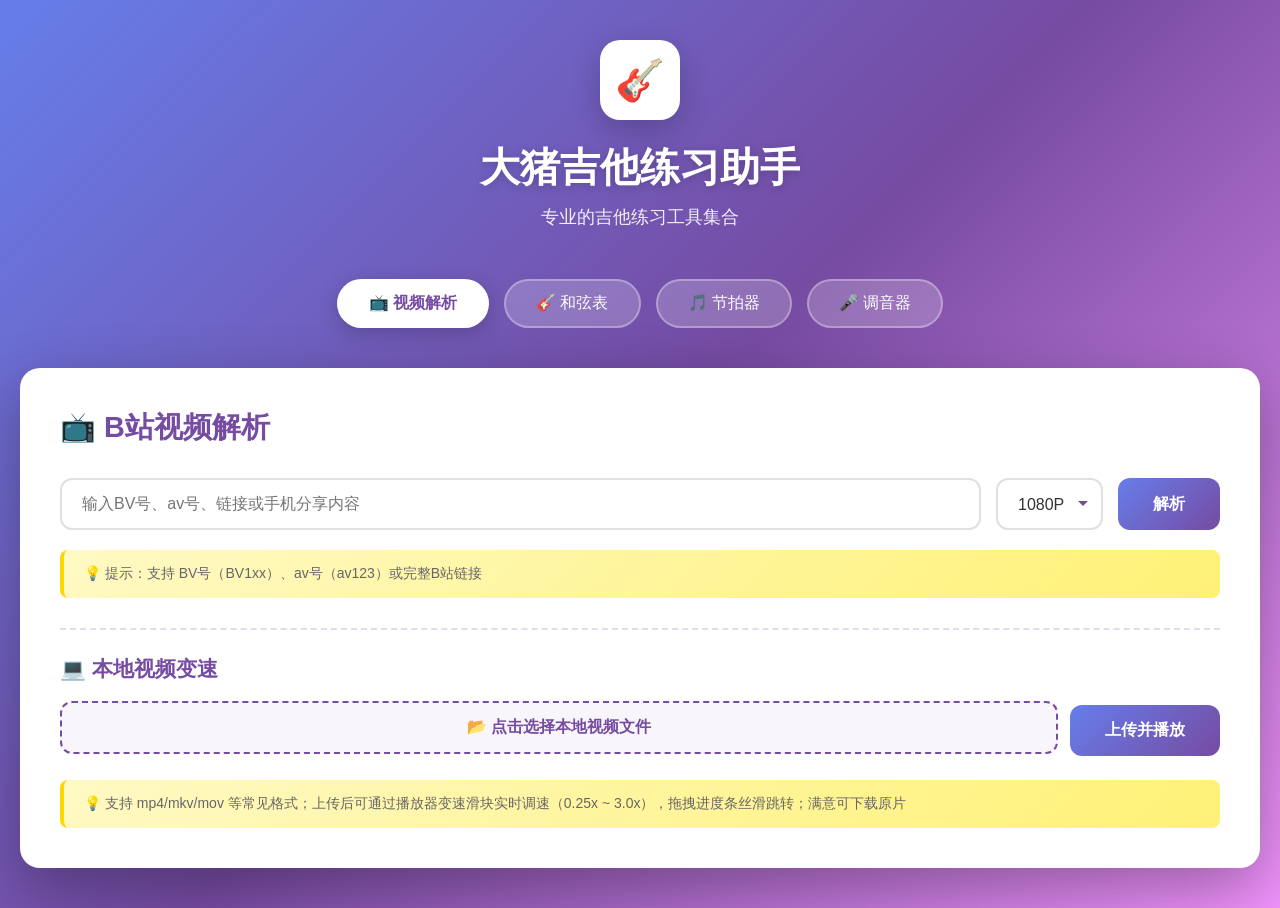
==== src/main/resources/templates/index.html @ f1abbd4e "add guitar emoji favicon" ====
<!DOCTYPE html>
<html lang="zh-CN">
<head>
    <meta charset="UTF-8">
    <meta name="viewport" content="width=device-width, initial-scale=1.0">
    <link rel="icon" href="data:image/svg+xml,<svg xmlns=%22http://www.w3.org/2000/svg%22 viewBox=%220 0 100 100%22><text y=%22.9em%22 font-size=%2290%22>🎸</text></svg>">
    <title>大猪吉他练习助手</title>
    <style>
        * { margin: 0; padding: 0; box-sizing: border-box; }
        
        body {
            font-family: -apple-system, BlinkMacSystemFont, 'Segoe UI', 'PingFang SC', 'Microsoft YaHei', sans-serif;
            background: linear-gradient(135deg, #667eea 0%, #764ba2 50%, #f093fb 100%);
            min-height: 100vh;
            color: #fff;
        }

        .container {
            max-width: 1400px;
            margin: 0 auto;
            padding: 40px 20px;
        }

        .header {
            text-align: center;
            margin-bottom: 50px;
        }

        .logo {
            width: 80px;
            height: 80px;
            background: white;
            border-radius: 20px;
            margin: 0 auto 20px;
            display: flex;
            align-items: center;
            justify-content: center;
            font-size: 40px;
            box-shadow: 0 10px 30px rgba(0,0,0,0.2);
        }

        .header h1 {
            font-size: 2.5em;
            margin-bottom: 10px;
            text-shadow: 0 2px 10px rgba(0,0,0,0.2);
        }

        .header p {
            font-size: 1.1em;
            opacity: 0.9;
        }

        .tabs {
            display: flex;
            justify-content: center;
            gap: 15px;
            margin-bottom: 40px;
            flex-wrap: wrap;
        }

        .tab-btn {
            padding: 12px 30px;
            background: rgba(255,255,255,0.2);
            border: 2px solid rgba(255,255,255,0.3);
            border-radius: 50px;
            color: white;
            font-size: 16px;
            cursor: pointer;
            transition: all 0.3s;
            backdrop-filter: blur(10px);
        }

        .tab-btn:hover {
            background: rgba(255,255,255,0.3);
            transform: translateY(-2px);
        }

        .tab-btn.active {
            background: white;
            color: #764ba2;
            font-weight: bold;
            box-shadow: 0 5px 20px rgba(0,0,0,0.2);
        }

        .card {
            background: white;
            border-radius: 20px;
            padding: 40px;
            box-shadow: 0 20px 60px rgba(0,0,0,0.3);
            color: #333;
            display: none;
        }

        .card.active {
            display: block;
            animation: fadeIn 0.3s ease;
        }

        @keyframes fadeIn {
            from { opacity: 0; transform: translateY(20px); }
            to { opacity: 1; transform: translateY(0); }
        }

        .card h2 {
            color: #764ba2;
            margin-bottom: 30px;
            font-size: 1.8em;
        }

        /* B站解析 */
        .bili-input {
            display: flex;
            gap: 15px;
            margin-bottom: 20px;
            flex-wrap: wrap;
        }

        .bili-input input, .bili-quality {
            padding: 15px 20px;
            border: 2px solid #e0e0e0;
            border-radius: 12px;
            font-size: 16px;
            transition: border-color 0.3s;
        }

        .bili-input input { flex: 1; min-width: 200px; }
        .bili-input input:focus { outline: none; border-color: #764ba2; }
        .bili-quality { background: white; color: #333; cursor: pointer; -webkit-appearance: none; -moz-appearance: none; appearance: none; background-image: url("data:image/svg+xml,%3Csvg xmlns='http://www.w3.org/2000/svg' width='12' height='12' viewBox='0 0 12 12'%3E%3Cpath fill='%23764ba2' d='M6 8L1 3h10z'/%3E%3C/svg%3E"); background-repeat: no-repeat; background-position: right 12px center; padding-right: 36px; }

        .btn-primary {
            padding: 15px 35px;
            background: linear-gradient(135deg, #667eea, #764ba2);
            color: white;
            border: none;
            border-radius: 12px;
            font-size: 16px;
            cursor: pointer;
            transition: all 0.3s;
            font-weight: bold;
        }

        .btn-primary:hover {
            transform: translateY(-2px);
            box-shadow: 0 5px 20px rgba(102, 126, 234, 0.4);
        }

        .video-list { max-height: 600px; overflow-y: auto; }
        .video-item { padding: 20px; background: linear-gradient(135deg, #f5f7fa, #c3cfe2); border-radius: 12px; margin-bottom: 15px; }
        .video-title { font-weight: bold; color: #764ba2; margin-bottom: 10px; font-size: 1.1em; }
        .video-info { color: #666; font-size: 14px; margin-bottom: 15px; }
        .video-actions { display: flex; gap: 10px; flex-wrap: wrap; }
        .video-btn { padding: 10px 20px; background: linear-gradient(135deg, #667eea, #764ba2); color: white; border: none; border-radius: 8px; cursor: pointer; font-size: 14px; transition: all 0.3s; }
        .video-btn:hover { transform: translateY(-2px); box-shadow: 0 3px 15px rgba(102, 126, 234, 0.4); }

        /* 本地视频变速模块 */
        .local-section { margin-top: 30px; padding-top: 25px; border-top: 2px dashed rgba(118,75,162,0.2); }
        .local-section h3 { color: #764ba2; margin-bottom: 18px; font-size: 1.3em; }
        .local-row { display:flex; gap:12px; align-items:center; flex-wrap:wrap; margin-bottom:14px; }
        .local-file-wrap { flex:1; min-width:220px; position:relative; }
        .local-file-label { display:block; padding:14px 18px; border:2px dashed #764ba2; border-radius:12px; background:rgba(118,75,162,0.05); color:#764ba2; cursor:pointer; text-align:center; font-weight:600; transition:all .2s; }
        .local-file-label:hover { background:rgba(118,75,162,0.12); }
        .local-file-wrap input[type="file"] { position:absolute; left:-9999px; opacity:0; }
        .local-file-name { margin-top:6px; font-size:13px; color:#666; text-align:center; word-break:break-all; }
        .local-speed-wrap { display:flex; align-items:center; gap:10px; padding:8px 14px; background:#f5f7fa; border-radius:12px; }
        .local-speed-wrap label { font-weight:600; color:#764ba2; white-space:nowrap; }
        .local-speed-wrap input[type="range"] { width:180px; accent-color:#764ba2; }
        .local-speed-value { min-width:56px; text-align:center; font-weight:bold; color:#764ba2; font-size:16px; }
        .local-progress { margin-top:10px; padding:12px 16px; background:linear-gradient(135deg,#f5f7fa,#e8ecf5); border-radius:10px; color:#555; font-size:14px; display:none; }
        .local-progress.active { display:block; }
        .local-progress-bar { height:6px; background:rgba(118,75,162,0.15); border-radius:3px; overflow:hidden; margin-top:8px; }
        .local-progress-bar-fill { height:100%; background:linear-gradient(90deg,#667eea,#764ba2); transition:width .3s; }

        /* 和弦表 */
        .key-selector { display: flex; gap: 10px; margin-bottom: 30px; flex-wrap: wrap; }
        .key-btn { flex: 1; padding: 12px 0; background: #f0f0f0; border: 2px solid #ddd; border-radius: 10px; font-size: 16px; font-weight: bold; cursor: pointer; transition: all 0.3s; text-align: center; }
        .key-btn:hover { background: #e0e0e0; }
        .key-btn.active { background: linear-gradient(135deg, #667eea, #764ba2); color: white; border-color: #764ba2; }

        .chord-row { display: flex; gap: 12px; flex-wrap: wrap; margin-bottom: 20px; }

        .chord-cell {
            background: linear-gradient(135deg, #f8f9fa, #e9ecef);
            border-radius: 10px;
            padding: 10px 12px;
            text-align: center;
            cursor: pointer;
            transition: all 0.3s;
            border: 2px solid transparent;
            min-width: 100px;
            flex: 1;
        }

        .chord-cell:hover { transform: translateY(-3px); box-shadow: 0 5px 15px rgba(0,0,0,0.1); border-color: #764ba2; }
        .chord-cell.expanded { border-color: #764ba2; background: linear-gradient(135deg, #e8e4f3, #ddd6f3); }

        .chord-cell .chord-level { font-size: 11px; color: #888; margin-bottom: 2px; }
        .chord-cell .chord-name { font-size: 1.1em; font-weight: bold; color: #764ba2; margin-bottom: 3px; }
        .chord-cell .chord-interval { font-size: 10px; color: #666; }
        .chord-cell .chord-mini-fret { margin-top: 6px; }
        .chord-cell .chord-mini-fret img { width: 100%; height: auto; border-radius: 4px; }

        .chord-detail {
            display: none;
            padding: 20px;
            background: linear-gradient(135deg, #f5f7fa, #c3cfe2);
            border-radius: 15px;
            text-align: center;
            margin-top: 20px;
        }

        .chord-detail.visible { display: block; animation: fadeIn 0.3s ease; }

        .tip-box { background: linear-gradient(135deg, #fff9c4, #fff176); border-left: 4px solid #ffd700; padding: 15px 20px; border-radius: 8px; margin-top: 20px; color: #666; font-size: 14px; }
        .empty-state { text-align: center; padding: 60px 20px; color: #999; font-size: 1.2em; }
        .loading { text-align: center; padding: 40px; color: #764ba2; }

        /* 播放器 */
        .video-player-container { background: linear-gradient(135deg, #f5f7fa, #c3cfe2); border-radius: 15px; padding: 20px; margin-top: 20px; }

        /* 节拍器 - 玻璃拟态风格 */
        .metronome-wrap { display:flex; flex-direction:column; align-items:center; gap:20px; max-width:600px; margin:0 auto; }
        .metro-bpm-label { font-size:13px; color:#fff; background:rgba(255,255,255,0.2); backdrop-filter:blur(10px); border:1px solid rgba(255,255,255,0.3); border-radius:20px; padding:2px 18px; display:inline-block; }
        .metro-bpm-num { font-size:7em; font-weight:900; color:#333; line-height:1; text-shadow:0 2px 8px rgba(0,0,0,0.1); }
        .metro-tempo-name { font-size:1.1em; color:#764ba2; font-weight:600; }
        .metro-slider-row { display:flex; align-items:center; gap:12px; width:100%; }
        .metro-pm-btn { width:36px; height:36px; border-radius:50%; border:2px solid rgba(118,75,162,0.4); background:rgba(255,255,255,0.15); backdrop-filter:blur(8px); color:#764ba2; font-size:22px; cursor:pointer; display:flex; align-items:center; justify-content:center; line-height:1; transition:all .2s; }
        .metro-pm-btn:hover { background:rgba(118,75,162,0.25); border-color:#764ba2; }
        .metro-slider { flex:1; -webkit-appearance:none; height:8px; border-radius:4px; outline:none; background:linear-gradient(90deg,#764ba2 0%,rgba(255,255,255,0.3) 50%); }
        .metro-slider::-webkit-slider-thumb { -webkit-appearance:none; width:26px; height:26px; background:#764ba2; border-radius:50%; cursor:pointer; box-shadow:0 2px 8px rgba(118,75,162,0.4); }
        .metro-dots { display:flex; gap:10px; justify-content:center; }
        .metro-dot { width:28px; height:28px; border-radius:50%; background:rgba(200,200,200,0.3); backdrop-filter:blur(4px); transition:all .12s; }
        .metro-dot.on { background:#764ba2; box-shadow:0 0 15px rgba(118,75,162,0.6); transform:scale(1.15); }
        .metro-dot.accent { background:#d35400; box-shadow:0 0 22px rgba(211,84,0,0.8); transform:scale(1.35); }
        .metro-btns { display:flex; gap:15px; }
        .metro-btn-start { padding:14px 36px; background:linear-gradient(135deg,#667eea,#764ba2); color:#fff; border:none; border-radius:12px; font-size:16px; cursor:pointer; font-weight:bold; transition:all .2s; box-shadow:0 4px 15px rgba(118,75,162,0.3); }
        .metro-btn-start:hover { transform:translateY(-2px); box-shadow:0 6px 20px rgba(118,75,162,0.4); }
        .metro-settings { width:100%; background:rgba(255,255,255,0.15); backdrop-filter:blur(16px); border:1px solid rgba(255,255,255,0.25); border-radius:16px; padding:8px 20px; }
        .metro-row { display:flex; align-items:center; justify-content:space-between; padding:14px 0; border-bottom:1px solid rgba(255,255,255,0.15); }
        .metro-row:last-child { border-bottom:none; }
        .metro-row-label { font-weight:bold; color:#764ba2; font-size:15px; }
        .metro-row-right { display:flex; align-items:center; gap:10px; }
        .metro-num-btn { width:30px; height:30px; border-radius:50%; border:2px solid rgba(118,75,162,0.3); background:rgba(255,255,255,0.2); font-size:18px; cursor:pointer; display:flex; align-items:center; justify-content:center; color:#764ba2; transition:all .2s; }
        .metro-num-btn:hover { background:rgba(118,75,162,0.2); border-color:#764ba2; }
        .metro-num-val { font-size:20px; font-weight:bold; min-width:24px; text-align:center; color:#333; }
        .metro-check { width:22px; height:22px; accent-color:#764ba2; cursor:pointer; }
        .metro-subdiv { display:flex; flex-wrap:wrap; gap:12px; justify-content:center; padding-top:8px; }
        .metro-subdiv-btn { display:flex; flex-direction:column; align-items:center; gap:4px; padding:10px 14px; border-radius:14px; border:1.5px solid rgba(255,255,255,0.2); background:rgba(255,255,255,0.08); backdrop-filter:blur(12px); cursor:pointer; transition:all .25s; min-width:56px; }
        .metro-subdiv-btn:hover { background:rgba(255,255,255,0.15); border-color:rgba(118,75,162,0.4); }
        .metro-subdiv-btn.active { background:linear-gradient(135deg,#667eea,#764ba2); border-color:transparent; box-shadow:0 4px 16px rgba(118,75,162,0.35); }
        .metro-subdiv-btn .subdiv-label { font-size:20px; line-height:1; color:#444; }
        .metro-subdiv-btn .subdiv-name { font-size:11px; color:#888; line-height:1; }
        .metro-subdiv-btn.active .subdiv-label { color:#fff; }
        .metro-subdiv-btn.active .subdiv-name { color:rgba(255,255,255,0.85); }

        /* 调音器 - 专业风格 */
        .tuner-wrap { max-width:500px; margin:0 auto; text-align:center; }
        .tuner-note-display { font-size:8em; font-weight:900; color:#764ba2; line-height:1; margin:10px 0; min-height:120px; transition:color .2s, text-shadow .2s; }
        .tuner-note-display.in-tune { color:#4CAF50; text-shadow:0 0 30px rgba(76,175,80,0.5); }
        .tuner-note-display .octave { font-size:0.4em; vertical-align:super; color:#999; }
        .tuner-status-row { display:flex; align-items:center; justify-content:center; gap:15px; margin:10px 0; }
        .tuner-status-text { font-size:1.2em; font-weight:600; }
        .tuner-status-text.perfect { color:#4CAF50; }
        .tuner-status-text.sharp { color:#FF9800; }
        .tuner-status-text.flat { color:#2196F3; }
        .tuner-freq { font-size:0.9em; color:#999; }
        .tuner-meter-wrap { margin:20px 0; }
        .tuner-meter { width:100%; height:36px; background:rgba(200,200,200,0.2); border-radius:18px; position:relative; overflow:hidden; }
        .tuner-meter::before { content:'♭'; position:absolute; left:12px; top:50%; transform:translateY(-50%); color:#2196F3; font-size:18px; font-weight:bold; }
        .tuner-meter::after { content:'♯'; position:absolute; right:12px; top:50%; transform:translateY(-50%); color:#FF9800; font-size:18px; font-weight:bold; }
        .tuner-meter-center { position:absolute; left:50%; top:0; bottom:0; width:2px; background:rgba(0,0,0,0.3); transform:translateX(-50%); }
        .tuner-indicator { position:absolute; top:4px; bottom:4px; width:28px; background:linear-gradient(135deg,#667eea,#764ba2); border-radius:14px; left:50%; transform:translateX(-50%); transition:left 0.35s cubic-bezier(.25,.8,.25,1), background 0.2s; box-shadow:0 2px 8px rgba(118,75,162,0.4); }
        .tuner-indicator.perfect { background:linear-gradient(135deg,#4CAF50,#66BB6A); }
        .tuner-btn { padding:14px 40px; background:linear-gradient(135deg,#667eea,#764ba2); color:#fff; border:none; border-radius:12px; font-size:16px; cursor:pointer; font-weight:bold; transition:all .2s; box-shadow:0 4px 15px rgba(118,75,162,0.3); margin-top:15px; }
        .tuner-btn:hover { transform:translateY(-2px); box-shadow:0 6px 20px rgba(118,75,162,0.4); }
        .tuner-btn.active { background:linear-gradient(135deg,#e74c3c,#c0392b); }
        .tuner-preset-row { display:flex; gap:10px; margin:12px 0 6px; justify-content:center; flex-wrap:wrap; }
        .tuner-preset-select { flex:1; max-width:220px; padding:8px 12px; border-radius:10px; border:1px solid rgba(118,75,162,0.3); background:rgba(255,255,255,0.7); backdrop-filter:blur(8px); color:#333; font-size:13px; outline:none; cursor:pointer; }
        .tuner-mode-row { display:flex; gap:8px; justify-content:center; margin:10px 0; }
        .tuner-mode-pill { padding:6px 18px; border-radius:999px; background:rgba(255,255,255,0.2); border:1px solid rgba(255,255,255,0.3); color:#888; cursor:pointer; font-size:13px; transition:all .2s; user-select:none; backdrop-filter:blur(8px); }
        .tuner-mode-pill.on { background:linear-gradient(135deg,#667eea,#764ba2); color:#fff; border-color:transparent; box-shadow:0 3px 10px rgba(118,75,162,0.3); }
        .tuner-strings { display:grid; grid-template-columns:repeat(6,1fr); gap:8px; margin:14px 0 18px; }
        .tuner-str-btn { display:flex; flex-direction:column; align-items:center; padding:12px 4px; border:1.5px solid rgba(255,255,255,0.3); border-radius:12px; background:rgba(255,255,255,0.15); backdrop-filter:blur(10px); cursor:pointer; transition:all .15s; user-select:none; }
        .tuner-str-btn:active { transform:scale(0.96); }
        .tuner-str-btn.active { border-color:#764ba2; background:linear-gradient(135deg,rgba(102,126,234,0.25),rgba(118,75,162,0.25)); box-shadow:0 4px 14px rgba(118,75,162,0.25); }
        .tuner-str-note { font-size:18px; font-weight:600; color:#555; }
        .tuner-str-btn.active .tuner-str-note { color:#764ba2; font-weight:700; }
        .tuner-str-num { font-size:10px; color:#aaa; margin-top:2px; }
        .tuner-str-btn.active .tuner-str-num { color:#764ba2; }
        .tuner-settings { margin-top:25px; background:rgba(255,255,255,0.12); backdrop-filter:blur(16px); border:1px solid rgba(255,255,255,0.2); border-radius:16px; padding:16px 20px; text-align:left; }
        .tuner-settings-title { font-weight:bold; color:#764ba2; margin-bottom:12px; font-size:14px; }
        .tuner-input-row { display:flex; align-items:center; gap:10px; margin-bottom:10px; }
        .tuner-input-row:last-child { margin-bottom:0; }
        .tuner-input-label { font-size:13px; color:#666; min-width:60px; }
        .tuner-select { flex:1; padding:8px 12px; border:1px solid rgba(255,255,255,0.3); border-radius:8px; background:rgba(255,255,255,0.15); color:#333; font-size:13px; outline:none; }
        .tuner-select:focus { border-color:#764ba2; }
        .tuner-channels { display:flex; flex-wrap:wrap; gap:8px; margin-top:8px; }
        .tuner-ch-btn { padding:6px 12px; border-radius:8px; border:1px solid rgba(255,255,255,0.2); background:rgba(255,255,255,0.1); font-size:12px; cursor:pointer; color:#555; transition:all .2s; }
        .tuner-ch-btn:hover { background:rgba(118,75,162,0.15); }
        .tuner-ch-btn.active { background:#764ba2; color:#fff; border-color:#764ba2; }
    </style>
    <script th:inline="none">
        function switchTab(tab, btn) {
            document.querySelectorAll('.tab-btn').forEach(b => b.classList.remove('active'));
            document.querySelectorAll('.card').forEach(card => card.classList.remove('active'));
            if (btn) btn.classList.add('active');
            document.getElementById(tab + '-card').classList.add('active');
        }

        // 调音器 - 需要在 head 中提前定义
        // ========== 调弦预设（移植自 HzSeek）==========
        var TUNER_PRESETS = [
            { id:'standard', name:'标准调弦 E A D G B E', strings:[
                {note:'E',  label:'⑥', freq:82.41},
                {note:'A',  label:'⑤', freq:110.00},
                {note:'D',  label:'④', freq:146.83},
                {note:'G',  label:'③', freq:196.00},
                {note:'B',  label:'②', freq:246.94},
                {note:'E',  label:'①', freq:329.63}
            ]},
            { id:'dropD', name:'Drop D (D A D G B E)', strings:[
                {note:'D',  label:'⑥', freq:73.42},
                {note:'A',  label:'⑤', freq:110.00},
                {note:'D',  label:'④', freq:146.83},
                {note:'G',  label:'③', freq:196.00},
                {note:'B',  label:'②', freq:246.94},
                {note:'E',  label:'①', freq:329.63}
            ]},
            { id:'openG', name:'Open G (D G D G B D)', strings:[
                {note:'D',  label:'⑥', freq:73.42},
                {note:'G',  label:'⑤', freq:98.00},
                {note:'D',  label:'④', freq:146.83},
                {note:'G',  label:'③', freq:196.00},
                {note:'B',  label:'②', freq:246.94},
                {note:'D',  label:'①', freq:293.66}
            ]},
            { id:'dadgad', name:'DADGAD', strings:[
                {note:'D',  label:'⑥', freq:73.42},
                {note:'A',  label:'⑤', freq:110.00},
                {note:'D',  label:'④', freq:146.83},
                {note:'G',  label:'③', freq:196.00},
                {note:'A',  label:'②', freq:220.00},
                {note:'D',  label:'①', freq:293.66}
            ]},
            { id:'halfDown', name:'降半音 Eb Ab Db Gb Bb Eb', strings:[
                {note:'E\u266D', label:'⑥', freq:77.78},
                {note:'A\u266D', label:'⑤', freq:103.83},
                {note:'D\u266D', label:'④', freq:138.59},
                {note:'G\u266D', label:'③', freq:185.00},
                {note:'B\u266D', label:'②', freq:233.08},
                {note:'E\u266D', label:'①', freq:311.13}
            ]}
        ];

        var tunerStream = null, tunerAnalyser = null, tunerRunning = false, tunerAudioCtx = null;
        var tunerGainNode = null, tunerRaf = null;
        var tunerHighpass = null, tunerLowpass = null;
        var tunerSelectedChannel = -1; // -1 = all channels mixed
        var tunerDeviceList = [];
        var tunerCurrentPreset = TUNER_PRESETS[0];
        var tunerSelectedIdx = 5;
        var tunerAutoDetect = true;
        var tunerSmoothedFreq = 0;
        var tunerFreqHistory = [];
        var tunerLastAutoIdx = -1, tunerLastAutoSwitchTime = 0;
        var tunerLastDisplayUpdate = 0;
        var tunerLastVibrateTime = 0;
        var TUNER_AUTO_SWITCH_DEBOUNCE_MS = 300;
        var TUNER_AUTO_SWITCH_MAX_CENTS = 30;
        var TUNER_FREQ_HISTORY_SIZE = 15;
        var TUNER_DISPLAY_THROTTLE_MS = 250;
        var TUNER_YIN_THRESHOLD = 0.10;
        var TUNER_MIN_FREQ = 60;
        var TUNER_MAX_FREQ = 1000;

        function renderTunerPresets() {
            var sel = document.getElementById('tunerPreset');
            sel.innerHTML = '';
            TUNER_PRESETS.forEach(function(p) {
                var opt = document.createElement('option');
                opt.value = p.id; opt.textContent = p.name;
                sel.appendChild(opt);
            });
            sel.value = tunerCurrentPreset.id;
        }

        function onTunerPresetChange() {
            var id = document.getElementById('tunerPreset').value;
            for (var i = 0; i < TUNER_PRESETS.length; i++) {
                if (TUNER_PRESETS[i].id === id) { tunerCurrentPreset = TUNER_PRESETS[i]; break; }
            }
            tunerSelectedIdx = tunerCurrentPreset.strings.length - 1;
            renderTunerStrings();
        }

        function renderTunerStrings() {
            var g = document.getElementById('tunerStrings');
            g.innerHTML = '';
            g.style.gridTemplateColumns = 'repeat(' + tunerCurrentPreset.strings.length + ', 1fr)';
            tunerCurrentPreset.strings.forEach(function(s, i) {
                var b = document.createElement('div');
                b.className = 'tuner-str-btn' + (i === tunerSelectedIdx ? ' active' : '');
                b.innerHTML = '<span class="tuner-str-note">' + s.note + '</span><span class="tuner-str-num">' + s.label + '</span>';
                b.onclick = (function(idx) {
                    return function() { setTunerAutoDetect(false); selectTunerIdx(idx); };
                })(i);
                g.appendChild(b);
            });
        }

        function selectTunerIdx(i) {
            tunerSelectedIdx = i;
            var btns = document.querySelectorAll('.tuner-str-btn');
            for (var j = 0; j < btns.length; j++) btns[j].classList.toggle('active', j === i);
        }

        function setTunerAutoDetect(on) {
            tunerAutoDetect = on;
            document.getElementById('tunerModeAuto').classList.toggle('on', on);
            document.getElementById('tunerModeManual').classList.toggle('on', !on);
        }

        // ========== YIN 音高检测算法（移植自 HzSeek）==========
        // hintFreq：可选，若传入则只在 hintFreq 的 ±1 半音范围搜索（目标锁定，抗谐波误判）
        function yinPitchDetect(buffer, sampleRate, hintFreq) {
            var N = buffer.length;
            var halfN = N >> 1;
            var minTau, maxTau;
            if (hintFreq && hintFreq > 0) {
                // 目标锁定：限制 tau 在目标频率 ±1 半音 (×/÷ 2^(1/12) ≈ 1.0595)
                var hintTau = sampleRate / hintFreq;
                minTau = Math.max(2, Math.floor(hintTau / 1.0595));
                maxTau = Math.min(Math.ceil(hintTau * 1.0595), halfN - 1);
            } else {
                minTau = Math.floor(sampleRate / TUNER_MAX_FREQ);
                maxTau = Math.min(Math.floor(sampleRate / TUNER_MIN_FREQ), halfN - 1);
            }
            if (maxTau <= minTau) return 0;

            var yin = new Float32Array(halfN);
            for (var tau = 0; tau < halfN; tau++) {
                var sum = 0;
                for (var i = 0; i < halfN; i++) {
                    var d = buffer[i] - buffer[i + tau];
                    sum += d * d;
                }
                yin[tau] = sum;
            }

            yin[0] = 1.0;
            var runningSum = 0;
            for (var t = 1; t < halfN; t++) {
                runningSum += yin[t];
                yin[t] = runningSum > 0 ? yin[t] * t / runningSum : 1.0;
            }

            // 经典 YIN：找第一个跨过阈值的局部极小（对弱信号谐波误判更可靠）
            var tauEstimate = -1;
            for (var tt = minTau; tt < maxTau; tt++) {
                if (yin[tt] < TUNER_YIN_THRESHOLD) {
                    while (tt + 1 < maxTau && yin[tt + 1] < yin[tt]) tt++;
                    tauEstimate = tt;
                    break;
                }
            }
            if (tauEstimate === -1) return 0;

            // 抛物线插值
            var refinedTau = tauEstimate;
            if (tauEstimate > 0 && tauEstimate < halfN - 1) {
                var s0 = yin[tauEstimate - 1], s1 = yin[tauEstimate], s2 = yin[tauEstimate + 1];
                var denom = 2.0 * (2.0 * s1 - s2 - s0);
                if (denom !== 0) {
                    var adj = (s2 - s0) / denom;
                    if (isFinite(adj)) refinedTau = tauEstimate + adj;
                }
            }
            if (refinedTau < minTau || refinedTau > maxTau) return 0;
            var freq = sampleRate / refinedTau;
            if (freq < TUNER_MIN_FREQ || freq > TUNER_MAX_FREQ) return 0;
            return freq;
        }

        function tunerCentsDiff(detected, target) {
            if (detected <= 0 || target <= 0) return 0;
            return 1200 * Math.log(detected / target) / Math.log(2);
        }

        async function toggleTuner() {
            var btn = document.getElementById('tunerBtn');
            if (tunerRunning) {
                stopTuner();
                return;
            }
            if (!navigator.mediaDevices || !navigator.mediaDevices.getUserMedia) {
                var msg = '当前浏览器不支持音频录入。';
                if (location.protocol !== 'https:' && location.hostname !== 'localhost' && location.hostname !== '127.0.0.1') {
                    msg += '\n\n需要 HTTPS 或 localhost 才能使用麦克风。';
                    msg += '\n如果用手机访问，请用 https:// 地址。';
                }
                alert(msg);
                return;
            }
            try {
                // 先请求一次权限以便看到设备标签
                var tempStream = await navigator.mediaDevices.getUserMedia({ audio: true });
                tempStream.getTracks().forEach(function(t) { t.stop(); });

                var deviceId = document.getElementById('tunerDevice').value;
                // 关键：关闭浏览器的回声消除、降噪、自动增益，避免吉他信号被处理掉
                var audioConstraints = {
                    echoCancellation: false,
                    noiseSuppression: false,
                    autoGainControl: false
                };
                if (deviceId) audioConstraints.deviceId = { exact: deviceId };
                tunerStream = await navigator.mediaDevices.getUserMedia({ audio: audioConstraints });

                tunerAudioCtx = new (window.AudioContext || window.webkitAudioContext)();
                await tunerAudioCtx.resume();
                var source = tunerAudioCtx.createMediaStreamSource(tunerStream);

                var trackSettings = tunerStream.getAudioTracks()[0].getSettings();
                var channelCount = trackSettings.channelCount || 1;

                tunerAnalyser = tunerAudioCtx.createAnalyser();
                tunerAnalyser.fftSize = 4096;
                tunerAnalyser.smoothingTimeConstant = 0;

                // 20 倍增益，解决手机麦克风信号弱的问题
                tunerGainNode = tunerAudioCtx.createGain();
                tunerGainNode.gain.value = 20;

                // 带通滤波：高通 60Hz 去工频嗡嗡、低频噪音；低通 1500Hz 去高频噪音
                tunerHighpass = tunerAudioCtx.createBiquadFilter();
                tunerHighpass.type = 'highpass';
                tunerHighpass.frequency.value = 60;
                tunerHighpass.Q.value = 0.707;

                tunerLowpass = tunerAudioCtx.createBiquadFilter();
                tunerLowpass.type = 'lowpass';
                tunerLowpass.frequency.value = 1500;
                tunerLowpass.Q.value = 0.707;

                if (tunerSelectedChannel >= 0 && channelCount > 1) {
                    var splitter = tunerAudioCtx.createChannelSplitter(channelCount);
                    source.connect(splitter);
                    var merger = tunerAudioCtx.createChannelMerger(1);
                    splitter.connect(merger, Math.min(tunerSelectedChannel, channelCount - 1), 0);
                    merger.connect(tunerGainNode);
                } else {
                    source.connect(tunerGainNode);
                }
                // 信号链：gain → highpass → lowpass → analyser
                tunerGainNode.connect(tunerHighpass);
                tunerHighpass.connect(tunerLowpass);
                tunerLowpass.connect(tunerAnalyser);

                tunerFreqHistory = [];
                tunerSmoothedFreq = 0;
                tunerLastDisplayUpdate = 0;
                tunerRunning = true;
                btn.textContent = '停止调音';
                btn.classList.add('active');
                detectPitch();

                renderChannels(channelCount);
            } catch (err) {
                var errMsg = '无法访问音频设备';
                if (err.name === 'NotAllowedError') {
                    errMsg = '麦克风权限被拒绝，请在浏览器设置中允许访问麦克风';
                } else if (err.name === 'NotFoundError') {
                    errMsg = '未找到音频输入设备，请检查麦克风或声卡连接';
                } else if (err.name === 'NotReadableError') {
                    errMsg = '音频设备被其他程序占用，请关闭其他使用音频的程序后重试';
                } else {
                    errMsg += ': ' + err.message;
                }
                alert(errMsg);
            }
        }

        function stopTuner() {
            tunerRunning = false;
            if (tunerRaf) { cancelAnimationFrame(tunerRaf); tunerRaf = null; }
            if (tunerStream) { tunerStream.getTracks().forEach(function(t) { t.stop(); }); }
            tunerStream = null;
            if (tunerAnalyser) { tunerAnalyser.disconnect(); tunerAnalyser = null; }
            if (tunerHighpass) { tunerHighpass.disconnect(); tunerHighpass = null; }
            if (tunerLowpass) { tunerLowpass.disconnect(); tunerLowpass = null; }
            if (tunerGainNode) { tunerGainNode.disconnect(); tunerGainNode = null; }
            if (tunerAudioCtx) { tunerAudioCtx.close(); tunerAudioCtx = null; }
            tunerSmoothedFreq = 0;
            tunerFreqHistory = [];
            var btn = document.getElementById('tunerBtn');
            btn.textContent = '开始调音';
            btn.classList.remove('active');
            document.getElementById('tunerNote').innerHTML = '-';
            document.getElementById('tunerStatus').textContent = '选择输入源后点击开始';
            document.getElementById('tunerStatus').className = 'tuner-status-text';
            document.getElementById('tunerFrequency').textContent = '-- Hz';
            document.getElementById('tunerIndicator').style.left = '50%';
            document.getElementById('tunerIndicator').className = 'tuner-indicator';
        }
        
        async function refreshDeviceList() {
            try {
                // 先请求权限
                var tempStream = await navigator.mediaDevices.getUserMedia({ audio: true });
                tempStream.getTracks().forEach(function(t) { t.stop(); });
                var devices = await navigator.mediaDevices.enumerateDevices();
                tunerDeviceList = devices.filter(function(d) { return d.kind === 'audioinput'; });
                var select = document.getElementById('tunerDevice');
                var currentVal = select.value;
                select.innerHTML = '';
                // 默认麦克风
                var defOpt = document.createElement('option');
                defOpt.value = '';
                defOpt.textContent = '默认麦克风';
                select.appendChild(defOpt);
                tunerDeviceList.forEach(function(d, i) {
                    var opt = document.createElement('option');
                    opt.value = d.deviceId;
                    opt.textContent = d.label || ('音频设备 ' + (i + 1));
                    select.appendChild(opt);
                });
                // 恢复之前选择
                if (currentVal) select.value = currentVal;
                document.getElementById('tunerDeviceCount').textContent = tunerDeviceList.length + ' 个设备';
            } catch (err) {
                console.error('枚举设备失败:', err);
                document.getElementById('tunerDeviceCount').textContent = '获取失败';
            }
        }
        
        function onTunerDeviceChange() {
            // 如果正在运行，切换设备需要重启
            if (tunerRunning) {
                stopTuner();
                toggleTuner();
            }
        }
        
        function renderChannels(count) {
            var container = document.getElementById('tunerChannels');
            if (!container) return;
            container.innerHTML = '';
            if (count <= 1) {
                container.innerHTML = '<span style="color:#999;font-size:12px;">单声道设备</span>';
                tunerSelectedChannel = -1;
                return;
            }
            // 混合通道按钮
            var allBtn = document.createElement('button');
            allBtn.className = 'tuner-ch-btn' + (tunerSelectedChannel === -1 ? ' active' : '');
            allBtn.textContent = '混合';
            allBtn.onclick = function() {
                tunerSelectedChannel = -1;
                document.querySelectorAll('.tuner-ch-btn').forEach(function(b) { b.classList.remove('active'); });
                allBtn.classList.add('active');
                if (tunerRunning) { stopTuner(); toggleTuner(); }
            };
            container.appendChild(allBtn);
            // 单通道按钮
            for (var i = 0; i < count; i++) {
                (function(ch) {
                    var btn = document.createElement('button');
                    btn.className = 'tuner-ch-btn' + (tunerSelectedChannel === ch ? ' active' : '');
                    btn.textContent = 'CH' + (ch + 1);
                    btn.onclick = function() {
                        tunerSelectedChannel = ch;
                        document.querySelectorAll('.tuner-ch-btn').forEach(function(b) { b.classList.remove('active'); });
                        btn.classList.add('active');
                        if (tunerRunning) { stopTuner(); toggleTuner(); }
                    };
                    container.appendChild(btn);
                })(i);
            }
        }
        
        // 已移除的兼容函数
        function onTunerTypeChange() {}
        function enumerateDevices() { refreshDeviceList(); }
        var metronomeTimer = null, currentBPM = 120, beatsPerMeasure = 4, currentBeat = 0;
        var subdivIndex = 0;
        var metroAudioCtx = null;

        // 节奏型: [每拍音数, 标签, 名称]
        var subdivisions = [
            { n: 1, label: '\u2669', name: '四分' },
            { n: 2, label: '\u266B', name: '八分' },
            { n: 3, label: '\u266B\u266A', name: '三连' },
            { n: 4, label: '\u266C', name: '十六' },
            { n: 6, label: '\u266B\u266B', name: '六连' }
        ];

        function getTempoName(bpm) {
            if (bpm < 40) return 'Grave';
            if (bpm < 55) return 'Largo';
            if (bpm < 65) return 'Larghetto';
            if (bpm < 73) return 'Adagio';
            if (bpm < 78) return 'Andante';
            if (bpm < 86) return 'Andantino';
            if (bpm < 98) return 'Moderato';
            if (bpm < 109) return 'Allegretto';
            if (bpm < 132) return 'Allegro';
            if (bpm < 140) return 'Vivace';
            if (bpm < 178) return 'Presto';
            return 'Prestissimo';
        }

        function updateBPM(val) {
            currentBPM = Math.max(20, Math.min(300, parseInt(val)));
            document.getElementById('bpmDisplay').textContent = currentBPM;
            document.getElementById('bpmSlider').value = currentBPM;
            document.getElementById('tempoName').textContent = getTempoName(currentBPM);
            var pct = ((currentBPM - 20) / 280) * 100;
            document.getElementById('bpmSlider').style.background = 'linear-gradient(90deg,#e08860 ' + pct + '%,#e0e0e0 ' + pct + '%)';
            if (metronomeTimer) { stopMetronomeSound(); startMetronomeSound(); }
        }

        function changeBPM(delta) { updateBPM(currentBPM + delta); }

        function changeBeats(delta) {
            beatsPerMeasure = Math.max(1, Math.min(12, beatsPerMeasure + delta));
            document.getElementById('beatsDisplay').textContent = beatsPerMeasure;
            renderDots();
            if (metronomeTimer) { currentBeat = 0; stopMetronomeSound(); startMetronomeSound(); }
        }

        function renderDots() {
            var container = document.getElementById('metroDots');
            container.innerHTML = '';
            for (var i = 0; i < beatsPerMeasure; i++) {
                var dot = document.createElement('div');
                dot.className = 'metro-dot';
                dot.id = 'dot-' + i;
                container.appendChild(dot);
            }
        }

        function tapBPM() {
            // 已移除点击BPM功能
        }

        function toggleMetronome() {
            var btn = document.getElementById('metronomeBtn');
            if (metronomeTimer) {
                stopMetronomeSound();
                btn.textContent = '\u25B6 \u5F00\u59CB';
                document.querySelectorAll('.metro-dot').forEach(function(d) { d.classList.remove('on', 'accent'); });
            } else {
                currentBeat = 0;
                startMetronomeSound();
                btn.textContent = '\u23F8 \u505C\u6B62';
            }
        }

        function startMetronomeSound() {
            if (!metroAudioCtx) metroAudioCtx = new (window.AudioContext || window.webkitAudioContext)();
            var subdiv = subdivisions[subdivIndex];
            var subInterval = 60000 / currentBPM / subdiv.n;
            var subBeat = 0;

            metronomeTimer = setInterval(function() {
                playBeat(subdiv, subBeat);
                subBeat = (subBeat + 1) % (beatsPerMeasure * subdiv.n);
            }, subInterval);
        }

        function playBeat(subdiv, subBeat) {
            var isMainBeat = (subBeat % subdiv.n === 0);
            var mainBeatIdx = Math.floor(subBeat / subdiv.n) % beatsPerMeasure;
            var isFirst = (mainBeatIdx === 0) && isMainBeat;
            var accent = isFirst && document.getElementById('accentFirst').checked;

            var osc = metroAudioCtx.createOscillator();
            var gain = metroAudioCtx.createGain();
            osc.connect(gain);
            gain.connect(metroAudioCtx.destination);

            if (accent) {
                osc.frequency.value = 1500;
                osc.type = 'triangle';
                gain.gain.setValueAtTime(1.0, metroAudioCtx.currentTime);
            } else if (isMainBeat) {
                osc.frequency.value = 1000;
                osc.type = 'triangle';
                gain.gain.setValueAtTime(0.7, metroAudioCtx.currentTime);
            } else {
                osc.frequency.value = 800;
                osc.type = 'triangle';
                gain.gain.setValueAtTime(0.4, metroAudioCtx.currentTime);
            }
            gain.gain.exponentialRampToValueAtTime(0.001, metroAudioCtx.currentTime + 0.08);
            osc.start(metroAudioCtx.currentTime);
            osc.stop(metroAudioCtx.currentTime + 0.08);

            if (isMainBeat) {
                document.querySelectorAll('.metro-dot').forEach(function(d) { d.classList.remove('on', 'accent'); });
                var dot = document.getElementById('dot-' + mainBeatIdx);
                if (dot) { dot.classList.add(accent ? 'accent' : 'on'); }
            }
        }

        function stopMetronomeSound() {
            if (metronomeTimer) { clearInterval(metronomeTimer); metronomeTimer = null; }
        }
    </script>
</head>
<body>
    <div class="container">
        <div class="header">
            <div class="logo">🎸</div>
            <h1>大猪吉他练习助手</h1>
            <p>专业的吉他练习工具集合</p>
        </div>

        <div class="tabs">
            <button class="tab-btn active" onclick="switchTab('bili', this)">📺 视频解析</button>
            <button class="tab-btn" onclick="switchTab('chords', this)">🎸 和弦表</button>
            <button class="tab-btn" onclick="switchTab('metronome', this)">🎵 节拍器</button>
            <button class="tab-btn" onclick="switchTab('tuner', this)">🎤 调音器</button>
        </div>

        <!-- B站解析 -->
        <div class="card active" id="bili-card">
            <h2>📺 B站视频解析</h2>
            <div class="bili-input">
                <input type="text" id="biliUrl" placeholder="输入BV号、av号、链接或手机分享内容" onkeypress="if(event.key==='Enter')parseBili()">
                <select class="bili-quality" id="biliQuality">
                    <option value="80" selected>1080P</option>
                    <option value="64">720P</option>
                    <option value="32">480P</option>
                    <option value="16">360P</option>
                </select>
                <button class="btn-primary" onclick="parseBili()">解析</button>
            </div>
            <div id="biliResults"></div>
            <div class="tip-box">💡 提示：支持 BV号（BV1xx）、av号（av123）或完整B站链接</div>

            <!-- 本地视频变速 -->
            <div class="local-section">
                <h3>💻 本地视频变速</h3>
                <div class="local-row">
                    <div class="local-file-wrap">
                        <label class="local-file-label" id="localFileLabel" for="localFileInput">📂 点击选择本地视频文件</label>
                        <input type="file" id="localFileInput" accept="video/*" onchange="onLocalFileChange()">
                        <div class="local-file-name" id="localFileName"></div>
                    </div>
                    <button class="btn-primary" onclick="submitLocalSpeed()">上传并播放</button>
                </div>
                <div class="tip-box">💡 支持 mp4/mkv/mov 等常见格式；上传后可通过播放器变速滑块实时调速（0.25x ~ 3.0x），拖拽进度条丝滑跳转；满意可下载原片</div>
                <div class="local-progress" id="localProgress">
                    <div id="localProgressText">准备中…</div>
                    <div class="local-progress-bar"><div class="local-progress-bar-fill" id="localProgressFill" style="width:0%"></div></div>
                </div>
            </div>
        </div>

        <!-- 和弦表 -->
        <div class="card" id="chords-card">
            <h2>🎸 各调性和弦级数表</h2>
            <div class="key-selector" id="keySelector"></div>
            <div class="chord-row" id="chordRow"></div>
            <div id="chordDetail"></div>
        </div>

        <!-- 节拍器 -->
        <div class="card" id="metronome-card">
            <div class="metronome-wrap">
                <span class="metro-bpm-label">BPM</span>
                <div class="metro-bpm-num" id="bpmDisplay">120</div>
                <div class="metro-tempo-name" id="tempoName">Allegro</div>

                <div class="metro-slider-row">
                    <button class="metro-pm-btn" onclick="changeBPM(-1)">−</button>
                    <input type="range" class="metro-slider" id="bpmSlider" min="20" max="300" value="120" oninput="updateBPM(this.value)">
                    <button class="metro-pm-btn" onclick="changeBPM(1)">+</button>
                </div>

                <div style="text-align:center;">
                    <span class="metro-bpm-label">节拍</span>
                </div>
                <div class="metro-dots" id="metroDots"></div>

                <div class="metro-btns">
                    <button class="metro-btn-start" id="metronomeBtn" onclick="toggleMetronome()">▶ 开始</button>
                </div>

                <div class="metro-settings">
                    <div class="metro-row">
                        <span class="metro-row-label">节拍</span>
                        <div class="metro-row-right">
                            <button class="metro-num-btn" onclick="changeBeats(-1)">−</button>
                            <span class="metro-num-val" id="beatsDisplay">4</span>
                            <button class="metro-num-btn" onclick="changeBeats(1)">+</button>
                        </div>
                    </div>
                    <div class="metro-row">
                        <span class="metro-row-label">压力第一拍</span>
                        <div class="metro-row-right">
                            <input type="checkbox" class="metro-check" id="accentFirst" checked>
                        </div>
                    </div>
                    <div class="metro-row" style="flex-direction:column;align-items:flex-start;gap:10px;">
                        <span class="metro-row-label">节奏型</span>
                        <div class="metro-subdiv" id="subdivBtns"></div>
                    </div>
                </div>
            </div>
        </div>

        <!-- 调音器 -->
        <div class="card" id="tuner-card">
            <div class="tuner-wrap">
                <div class="tuner-note-display" id="tunerNote">-</div>
                <div class="tuner-status-row">
                    <span class="tuner-status-text" id="tunerStatus">选择输入源后点击开始</span>
                    <span class="tuner-freq" id="tunerFrequency">-- Hz</span>
                </div>
                <div class="tuner-meter-wrap">
                    <div class="tuner-meter">
                        <div class="tuner-meter-center"></div>
                        <div class="tuner-indicator" id="tunerIndicator"></div>
                    </div>
                </div>

                <div class="tuner-preset-row">
                    <select class="tuner-preset-select" id="tunerPreset" onchange="onTunerPresetChange()"></select>
                </div>
                <div class="tuner-mode-row">
                    <div class="tuner-mode-pill on" id="tunerModeAuto" onclick="setTunerAutoDetect(true)">🎯 自动选弦</div>
                    <div class="tuner-mode-pill" id="tunerModeManual" onclick="setTunerAutoDetect(false)">✋ 手动选弦</div>
                </div>
                <div class="tuner-strings" id="tunerStrings"></div>

                <button class="tuner-btn" id="tunerBtn" onclick="toggleTuner()">开始调音</button>

                <div class="tuner-settings">
                    <div class="tuner-settings-title">音频输入设置 <span id="tunerDeviceCount" style="font-weight:normal;color:#999;font-size:12px;"></span></div>
                    <div class="tuner-input-row">
                        <span class="tuner-input-label">设备</span>
                        <select class="tuner-select" id="tunerDevice" onchange="onTunerDeviceChange()">
                            <option value="">默认麦克风</option>
                        </select>
                        <button onclick="refreshDeviceList()" style="padding:6px 12px;border:1px solid rgba(118,75,162,0.3);border-radius:8px;background:rgba(255,255,255,0.15);color:#764ba2;cursor:pointer;font-size:12px;">刷新</button>
                    </div>
                    <div class="tuner-input-row">
                        <span class="tuner-input-label">通道</span>
                        <div class="tuner-channels" id="tunerChannels">
                            <span style="color:#999;font-size:12px;">点击开始调音后显示通道</span>
                        </div>
                    </div>
                    <div style="margin-top:10px;padding:10px;background:rgba(118,75,162,0.08);border-radius:8px;font-size:11px;color:#888;line-height:1.5;">
                        💡 <b>麦克风调音</b>：选默认麦克风即可<br>
                        🎸 <b>声卡调音</b>：选择你的声卡设备（如 Uports2 Dyna），吉他信号通常在 CH2<br>
                        ⚠️ 手机需要 HTTPS 才能使用麦克风
                    </div>
                </div>
            </div>
        </div>
    </div>

    <script th:inline="none">
        // ================= 本地视频变速 =================
        function onLocalFileChange() {
            var input = document.getElementById('localFileInput');
            var nameEl = document.getElementById('localFileName');
            var labelEl = document.getElementById('localFileLabel');
            if (input.files && input.files[0]) {
                var f = input.files[0];
                var sizeMb = (f.size / (1024 * 1024)).toFixed(1);
                nameEl.textContent = '已选择：' + f.name + '（' + sizeMb + ' MB）';
                labelEl.textContent = '📂 重新选择文件';
            } else {
                nameEl.textContent = '';
                labelEl.textContent = '📂 点击选择本地视频文件';
            }
        }

        function onLocalSpeedChange() {
            var v = parseFloat(document.getElementById('localSpeedRange').value);
            document.getElementById('localSpeedValue').textContent = v.toFixed(2) + 'x';
        }

        function submitLocalSpeed() {
            var input = document.getElementById('localFileInput');
            if (!input.files || !input.files[0]) {
                alert('请先选择视频文件');
                return;
            }
            var file = input.files[0];

            var progressEl = document.getElementById('localProgress');
            var progressText = document.getElementById('localProgressText');
            var progressFill = document.getElementById('localProgressFill');
            progressEl.classList.add('active');
            progressText.textContent = '上传中…';
            progressFill.style.width = '0%';

            var fd = new FormData();
            fd.append('file', file);

            var xhr = new XMLHttpRequest();
            xhr.open('POST', '/api/local/upload', true);

            xhr.upload.onprogress = function(e) {
                if (e.lengthComputable) {
                    var pct = (e.loaded / e.total) * 90;
                    progressFill.style.width = pct.toFixed(1) + '%';
                    progressText.textContent = '上传中… ' + pct.toFixed(0) + '%';
                }
            };

            xhr.onload = function() {
                if (xhr.status === 200) {
                    try {
                        var data = JSON.parse(xhr.responseText);
                        if (data.error) {
                            progressText.textContent = '❌ ' + data.error;
                            progressFill.style.width = '0%';
                            return;
                        }

                        progressFill.style.width = '100%';
                        progressText.textContent = '✓ 上传完成，正在加载';

                        // 创建播放器
                        var playerEl = document.getElementById('localPlayer');
                        if (!playerEl) {
                            playerEl = document.createElement('div');
                            playerEl.id = 'localPlayer';
                            playerEl.style.cssText = 'margin-top:18px; padding:16px; background:linear-gradient(135deg,#f8f9fa,#e9ecef); border-radius:12px; display:none;';
                            progressEl.parentNode.appendChild(playerEl);
                        }
                        playerEl.style.display = 'block';

                        var video = playerEl.querySelector('video');
                        if (!video) {
                            video = document.createElement('video');
                            video.setAttribute('controls', '');
                            video.setAttribute('autoplay', '');
                            video.style.cssText = 'width:100%; max-height:480px; background:#000; border-radius:8px; display:block; margin-bottom:12px;';
                            playerEl.appendChild(video);
                        }

                        video.src = data.url;

                        // 变速控制条
                        var speedBar = playerEl.querySelector('.local-speed-bar');
                        if (!speedBar) {
                            speedBar = document.createElement('div');
                            speedBar.className = 'local-speed-bar';
                            speedBar.style.cssText = 'display:flex; align-items:center; gap:12px; padding:10px 14px; background:rgba(118,75,162,0.08); border-radius:10px; margin-bottom:10px;';
                            playerEl.appendChild(speedBar);

                            speedBar.innerHTML =
                                '<label style="font-weight:600;color:#764ba2;white-space:nowrap;">实时变速</label>' +
                                '<input type="range" id="localPlayerSpeed" min="0.25" max="3.0" step="0.05" value="1.0" style="flex:1;accent-color:#764ba2;" oninput="onLocalPlayerSpeedChange()">' +
                                '<span id="localPlayerSpeedVal" style="min-width:50px;text-align:center;font-weight:bold;color:#764ba2;font-size:15px;">1.00x</span>' +
                                '<button class="local-dl-btn btn-primary" style="padding:8px 16px;font-size:14px;margin:0;" onclick="window.location.href=\'/api/local/file/' + data.tempId + '\'">📥 下载原片</button>';

                            // 播放器加载完毕后隐藏进度条
                            video.addEventListener('loadeddata', function() {
                                setTimeout(function() { progressEl.classList.remove('active'); }, 1000);
                            });
                        }

                    } catch (e) {
                        progressText.textContent = '❌ 解析响应失败';
                        progressFill.style.width = '0%';
                    }
                } else {
                    progressText.textContent = '❌ 上传失败（HTTP ' + xhr.status + '）';
                    progressFill.style.width = '0%';
                }
            };

            xhr.onerror = function() {
                progressText.textContent = '❌ 网络错误';
                progressFill.style.width = '0%';
            };

            xhr.send(fd);
        }

        function onLocalPlayerSpeedChange() {
            var v = parseFloat(document.getElementById('localPlayerSpeed').value);
            document.getElementById('localPlayerSpeedVal').textContent = v.toFixed(2) + 'x';
            var playerEl = document.getElementById('localPlayer');
            if (playerEl) {
                var video = playerEl.querySelector('video');
                if (video) video.playbackRate = v;
            }
        }

        // ================= B站解析 =================
        async function parseBili() {
            const url = document.getElementById('biliUrl').value.trim();
            const quality = document.getElementById('biliQuality').value;
            const results = document.getElementById('biliResults');
            
            if (!url) { results.innerHTML = '<div class="empty-state">请输入B站视频链接或BV号</div>'; return; }
            results.innerHTML = '<div class="loading">正在解析...</div>';

            try {
                const res = await fetch('/api/bilibili/info?url=' + encodeURIComponent(url) + '&qn=' + quality);
                const data = await res.json();
                
                if (data.code !== 0) {
                    results.innerHTML = '<div class="empty-state">解析失败: ' + (data.message || '未知错误') + '</div>';
                    return;
                }

                const bvid = data.bvid, cid = data.cid, title = data.title, duration = data.duration;
                results.innerHTML = `
                    <div class="video-list">
                        <div class="video-item">
                            <div class="video-title">${title}</div>
                            <div class="video-info">时长: ${formatDuration(duration)}</div>
                            <div class="video-actions">
                                <button class="video-btn" onclick="playVideo('/api/bilibili/play?bvid=${bvid}&cid=${cid}&qn=${quality}', '${escapeHtml(title)}')">▶️ 播放</button>
                                <button class="video-btn" onclick="downloadVideo('/api/bilibili/download?bvid=${bvid}&cid=${cid}&qn=${quality}&filename=${encodeURIComponent(title)}')">💾 下载</button>
                            </div>
                        </div>
                    </div>
                `;
            } catch (e) {
                results.innerHTML = '<div class="empty-state">解析失败: ' + e.message + '</div>';
            }
        }

        function formatDuration(seconds) {
            const h = Math.floor(seconds / 3600);
            const m = Math.floor((seconds % 3600) / 60);
            const s = seconds % 60;
            return h > 0 ? `${h}:${m.toString().padStart(2, '0')}:${s.toString().padStart(2, '0')}` : `${m}:${s.toString().padStart(2, '0')}`;
        }

        function escapeHtml(text) {
            const div = document.createElement('div');
            div.textContent = text;
            return div.innerHTML.replace(/'/g, "\\'").replace(/"/g, '\\"');
        }

        function playVideo(url, title) {
            const existing = document.querySelector('.video-player-container');
            if (existing) existing.remove();
            document.getElementById('biliResults').insertAdjacentHTML('beforeend', `
                <div class="video-player-container" style="padding:15px;">
                    <div style="background:#000;border-radius:12px;overflow:hidden;margin-bottom:15px;position:relative;width:100%;">
                        <video controls autoplay style="width:100%;display:block;max-width:100%;" id="biliVideo">
                            <source src="${url}" type="video/mp4">
                        </video>
                    </div>
                    <div style="background:linear-gradient(135deg,#667eea,#764ba2);border-radius:12px;padding:15px 20px;color:white;margin-top:10px;">
                        <p style="margin:0 0 10px 0;font-weight:bold;font-size:16px;">🎬 ${title}</p>
                        <div style="display:flex;align-items:center;gap:10px;">
                            <span style="font-size:13px;white-space:nowrap;">速度:</span>
                            <input type="range" min="0.25" max="2" step="0.05" value="1" style="flex:1;accent-color:#ffd700;height:6px;" onchange="this.nextElementSibling.textContent=this.value+'x';document.getElementById('biliVideo').playbackRate=parseFloat(this.value)">
                            <span style="background:#ffd700;color:#333;padding:4px 10px;border-radius:15px;font-weight:bold;font-size:13px;">1x</span>
                        </div>
                    </div>
                </div>
            `);
        }

        function downloadVideo(url) { window.location.href = url; }

        // ================= 和弦表 =================
        const keys = ['C', 'D', 'E', 'F', 'G', 'A', 'B'];
        
        // 和弦数据库: [六弦到一弦, -1=不弹]
        // 按图片标准指法
        const chordLevels = {
            '1':  { name: '', interval: '1-3-5' },
            '2':  { name: 'm', interval: '2-4-6' },
            '3':  { name: 'm', interval: '3-5-7' },
            '4':  { name: '', interval: '4-6-1' },
            '5':  { name: '', interval: '5-7-2' },
            '6':  { name: 'm', interval: '6-1-3' },
            '7':  { name: '7', interval: '5-7-2-4' }
        };

        // 各调性和弦指法 [六弦,五弦,四弦,三弦,二弦,一弦]，barre标注横按品位
        const chordFingers = {
            'C': {
                '1': [-1, 3, 2, 0, 1, 0],
                '2': [-1, -1, 0, 2, 3, 1],
                '3': [0, 0, 2, 2, 0, 0],
                '4': { fret: 1, fingers: [1, 1, 1, 2, 3, 1] },
                '5': [3, 2, 0, 0, 0, 3],
                '6': [-1, 0, 2, 2, 1, 0],
                '7': [3, 2, 0, 0, 0, 1]
            },
            'D': {
                '1': [-1, -1, 0, 2, 3, 2],
                '2': [0, 0, 2, 2, 0, 0],
                '3': { fret: 2, fingers: [2, -1, 2, 4, 4, 2] },
                '4': [3, 2, 0, 0, 0, 3],
                '5': [-1, 0, 2, 2, 2, 0],
                '6': { fret: 2, fingers: [2, -1, 4, 4, 3, 2] },
                '7': [-1, 0, 2, 0, 2, 0]
            },
            'E': {
                '1': [0, 2, 2, 1, 0, 0],
                '2': { fret: 2, fingers: [2, -1, 2, 4, 4, 2] },
                '3': { fret: 4, fingers: [4, -1, 4, 6, 6, 4] },
                '4': [-1, 0, 2, 2, 2, 0],
                '5': { fret: 2, fingers: [2, -1, 4, 4, 4, 2] },
                '6': { fret: 4, fingers: [4, -1, 6, 6, 6, 4] },
                '7': { fret: 2, fingers: [2, -1, 1, 2, 0, 0] }
            },
            'F': {
                '1': { fret: 1, fingers: [1, -1, 3, 3, 2, 1] },
                '2': { fret: 3, fingers: [3, -1, 3, 5, 5, 3] },
                '3': [-1, 0, 2, 2, 1, 0],
                '4': { fret: 1, fingers: [1, -1, 1, 3, 3, 1] },
                '5': [-1, 3, 2, 0, 1, 0],
                '6': [-1, -1, 0, 2, 3, 1],
                '7': [-1, 3, 2, 3, 1, 0]
            },
            'G': {
                '1': [3, 2, 0, 0, 0, 3],
                '2': [-1, 0, 2, 2, 1, 0],
                '3': { fret: 2, fingers: [2, -1, 2, 4, 4, 3] },
                '4': [-1, 3, 2, 0, 1, 0],
                '5': [-1, -1, 0, 2, 3, 2],
                '6': [0, 0, 2, 2, 0, 0],
                '7': [-1, -1, 0, 2, 1, 2]
            },
            'A': {
                '1': [-1, 0, 2, 2, 2, 0],
                '2': { fret: 2, fingers: [2, -1, 2, 4, 4, 3] },
                '3': { fret: 4, fingers: [4, -1, 4, 6, 6, 6] },
                '4': [-1, -1, 0, 2, 3, 2],
                '5': [0, 2, 2, 1, 0, 0],
                '6': { fret: 2, fingers: [2, -1, 4, 4, 2, 2] },
                '7': [0, 2, 0, 1, 0, 0]
            },
            'B': {
                '1': { fret: 2, fingers: [2, -1, 4, 4, 4, 2] },
                '2': { fret: 4, fingers: [4, -1, 4, 6, 6, 6] },
                '3': { fret: 6, fingers: [6, -1, 6, 8, 8, 7] },
                '4': [0, 2, 2, 1, 0, 0],
                '5': { fret: 2, fingers: [2, -1, 4, 4, 2, 2] },
                '6': { fret: 4, fingers: [4, -1, 4, 6, 6, 5] },
                '7': { fret: 2, fingers: [2, -1, 2, 2, 2, 3] }
            }
        };

        const scaleNotes = {
            'C': ['C', 'D', 'E', 'F', 'G', 'A', 'B'],
            'D': ['D', 'E', 'F#', 'G', 'A', 'B', 'C#'],
            'E': ['E', 'F#', 'G#', 'A', 'B', 'C#', 'D#'],
            'F': ['F', 'G', 'A', 'Bb', 'C', 'D', 'E'],
            'G': ['G', 'A', 'B', 'C', 'D', 'E', 'F#'],
            'A': ['A', 'B', 'C#', 'D', 'E', 'F#', 'G#'],
            'B': ['B', 'C#', 'D#', 'E', 'F#', 'G#', 'A#']
        };

        let currentKey = 'C';
        let expandedChord = null;

        function initChordTable() {
            const selector = document.getElementById('keySelector');
            keys.forEach(key => {
                const btn = document.createElement('button');
                btn.className = 'key-btn' + (key === currentKey ? ' active' : '');
                btn.textContent = key + '调';
                btn.onclick = () => selectKey(key);
                selector.appendChild(btn);
            });
            renderChords(currentKey);
        }

        function selectKey(key) {
            currentKey = key;
            expandedChord = null;
            document.querySelectorAll('.key-btn').forEach(btn => {
                btn.classList.toggle('active', btn.textContent === key + '调');
            });
            document.getElementById('chordDetail').classList.remove('visible');
            document.getElementById('chordDetail').innerHTML = '';
            document.getElementById('chordRow').style.display = 'flex';
            renderChords(key);
        }

        // 生成迷你和弦图片（用于卡片显示）
        function generateMiniChordIMG(key, level) {
            return `<img src="/chord-images/${key}_${level}.png" alt="和弦指法"/>`;
        }

        function renderChords(key) {
            const row = document.getElementById('chordRow');
            const scale = scaleNotes[key];
            const fingers = chordFingers[key];
            row.innerHTML = '';

            const levelData = [
                { level: 'I', num: '1', roman: '一级', scaleIdx: 0 },
                { level: 'II', num: '2', roman: '二级', scaleIdx: 1 },
                { level: 'III', num: '3', roman: '三级', scaleIdx: 2 },
                { level: 'IV', num: '4', roman: '四级', scaleIdx: 3 },
                { level: 'V', num: '5', roman: '五级', scaleIdx: 4 },
                { level: 'VI', num: '6', roman: '六级', scaleIdx: 5 },
                { level: 'VII', num: '7', roman: '七级', scaleIdx: 4 }  // 七级和弦根音是五级音
            ];

            levelData.forEach((item) => {
                const chord = chordLevels[item.num];
                const rootNote = scale[item.scaleIdx];
                const chordName = rootNote + chord.name;

                const cell = document.createElement('div');
                cell.className = 'chord-cell';
                cell.innerHTML = `
                    <div class="chord-level">${item.level} (${item.roman})</div>
                    <div class="chord-name">${chordName}</div>
                    <div class="chord-interval">${chord.interval}</div>
                    <div class="chord-mini-fret">${generateMiniChordIMG(key, item.num)}</div>
                `;
                cell.onclick = () => toggleChord(chordName, key, item.num, chord.interval, item.level, cell);
                row.appendChild(cell);
            });
        }

        function toggleChord(name, key, level, interval, levelName, cell) {
            const row = document.getElementById('chordRow');
            const detail = document.getElementById('chordDetail');
            
            if (expandedChord === name) {
                // 再次点击，收缩
                expandedChord = null;
                cell.classList.remove('expanded');
                row.style.display = 'flex';
                detail.classList.remove('visible');
                detail.innerHTML = '';
            } else {
                // 展开显示详情
                expandedChord = name;
                document.querySelectorAll('.chord-cell').forEach(c => c.classList.remove('expanded'));
                cell.classList.add('expanded');
                
                // 隐藏和弦行，显示详情
                row.style.display = 'none';
                
                detail.innerHTML = `
                    <div style="display:inline-block;text-align:center;">
                        <h3 style="color:#764ba2;margin-bottom:20px">${name} 和弦 (${levelName}级) - 音程: ${interval}</h3>
                        <img src="/chord-images/${key}_${level}.png" style="max-width:400px;width:100%;height:auto;" alt="${name}和弦指法"/>
                        <br>
                        <button onclick="collapseChord()" style="margin-top:20px;padding:10px 25px;background:#ddd;border:none;border-radius:8px;cursor:pointer;">← 返回和弦表</button>
                    </div>
                `;
                detail.classList.add('visible');
            }
        }
        
        function collapseChord() {
            expandedChord = null;
            document.querySelectorAll('.chord-cell').forEach(c => c.classList.remove('expanded'));
            document.getElementById('chordRow').style.display = 'flex';
            document.getElementById('chordDetail').classList.remove('visible');
            document.getElementById('chordDetail').innerHTML = '';
        }

        // ================= 节拍器初始化 =================
        function initSubdivBtns() {
            var container = document.getElementById('subdivBtns');
            subdivisions.forEach(function(s, i) {
                var btn = document.createElement('button');
                btn.className = 'metro-subdiv-btn' + (i === subdivIndex ? ' active' : '');
                btn.innerHTML = '<span class="subdiv-label">' + s.label + '</span><span class="subdiv-name">' + s.name + '</span>';
                btn.title = '每拍 ' + s.n + ' 音 - ' + s.name;
                btn.onclick = function() {
                    subdivIndex = i;
                    document.querySelectorAll('.metro-subdiv-btn').forEach(function(b) { b.classList.remove('active'); });
                    btn.classList.add('active');
                    if (metronomeTimer) { currentBeat = 0; stopMetronomeSound(); startMetronomeSound(); }
                };
                container.appendChild(btn);
            });
        }
        renderDots();
        initSubdivBtns();
        updateBPM(120);

        // 调音器 - 主检测循环（YIN + 中位数平滑 + EMA + 自动选弦）
        function detectPitch() {
            if (!tunerRunning) return;
            var buffer = new Float32Array(tunerAnalyser.fftSize);
            tunerAnalyser.getFloatTimeDomainData(buffer);

            // RMS 信号门限
            var rms = 0;
            for (var i = 0; i < buffer.length; i++) rms += buffer[i] * buffer[i];
            rms = Math.sqrt(rms / buffer.length);

            var noteEl = document.getElementById('tunerNote');
            var freqEl = document.getElementById('tunerFrequency');
            var statusEl = document.getElementById('tunerStatus');
            var indicator = document.getElementById('tunerIndicator');

            if (rms < 0.015) {
                // 静默：重置平滑，显示目标
                tunerSmoothedFreq = 0;
                tunerFreqHistory = [];
                var target0 = tunerCurrentPreset.strings[tunerSelectedIdx];
                noteEl.innerHTML = target0.note;
                freqEl.textContent = '目标 ' + target0.freq.toFixed(1) + ' Hz';
                statusEl.textContent = '\ud83c\udfa4 请拨响琴弦';
                statusEl.className = 'tuner-status-text';
                indicator.className = 'tuner-indicator';
                noteEl.classList.remove('in-tune');
                indicator.style.left = '50%';
                tunerRaf = requestAnimationFrame(detectPitch);
                return;
            }

            // 手动模式：把当前选中弦频率作为 hint，锁定到 ±1 半音搜索范围（显著抗误判）
            // 自动模式：不锁定，让 YIN 全范围搜索
            var hintFreq = tunerAutoDetect ? 0 : tunerCurrentPreset.strings[tunerSelectedIdx].freq;
            var rawFreq = yinPitchDetect(buffer, tunerAudioCtx.sampleRate, hintFreq);

            if (rawFreq > 0) {
                // 截尾均值：15 帧缓冲，去掉最高/最低各 3 个（离群值），剩余 9 帧求平均
                tunerFreqHistory.push(rawFreq);
                if (tunerFreqHistory.length > TUNER_FREQ_HISTORY_SIZE) tunerFreqHistory.shift();
                var sorted = tunerFreqHistory.slice().sort(function(a, b) { return a - b; });
                var trimCount = sorted.length >= 9 ? 3 : (sorted.length >= 5 ? 1 : 0);
                var trimmed = sorted.slice(trimCount, sorted.length - trimCount);
                var sum = 0;
                for (var ti = 0; ti < trimmed.length; ti++) sum += trimmed[ti];
                var medianFreq = sum / trimmed.length;

                // EMA 平滑：跳变大时加快跟随，否则慢慢靠近（更平滑）
                var jumpCents = tunerSmoothedFreq > 0 ? Math.abs(tunerCentsDiff(medianFreq, tunerSmoothedFreq)) : 0;
                var alpha = jumpCents > 80 ? 0.3 : 0.05;
                tunerSmoothedFreq = tunerSmoothedFreq === 0 ? medianFreq : tunerSmoothedFreq * (1 - alpha) + medianFreq * alpha;

                // 自动选弦（30 音分内 + 300ms 防抖）
                if (tunerAutoDetect) {
                    var best = tunerSelectedIdx, minC = Infinity;
                    tunerCurrentPreset.strings.forEach(function(s, idx) {
                        var c = Math.abs(tunerCentsDiff(tunerSmoothedFreq, s.freq));
                        if (c < minC) { minC = c; best = idx; }
                    });
                    var nowA = performance.now();
                    if (minC < TUNER_AUTO_SWITCH_MAX_CENTS) {
                        if (best !== tunerSelectedIdx) {
                            if (tunerLastAutoIdx === best) {
                                if (nowA - tunerLastAutoSwitchTime > TUNER_AUTO_SWITCH_DEBOUNCE_MS) {
                                    selectTunerIdx(best);
                                    tunerLastAutoSwitchTime = nowA;
                                }
                            } else {
                                tunerLastAutoIdx = best;
                                tunerLastAutoSwitchTime = nowA;
                            }
                        } else {
                            tunerLastAutoIdx = best;
                            tunerLastAutoSwitchTime = nowA;
                        }
                    }
                }

                var target = tunerCurrentPreset.strings[tunerSelectedIdx];
                var cents = tunerCentsDiff(tunerSmoothedFreq, target.freq);
                var hzDiff = tunerSmoothedFreq - target.freq;

                // 滑块位置：cents 从 -50 到 +50 对应左到右
                indicator.style.left = Math.max(2, Math.min(98, 50 + (cents / 50) * 48)) + '%';

                // 文字显示节流（180ms）
                var now = performance.now();
                if (now - tunerLastDisplayUpdate > TUNER_DISPLAY_THROTTLE_MS) {
                    tunerLastDisplayUpdate = now;
                    noteEl.innerHTML = target.note;
                    freqEl.textContent = tunerSmoothedFreq.toFixed(1) + ' Hz · 目标 ' + target.freq.toFixed(1);
                }

                // 判定：频率差 ±0.5Hz 内算达标
                if (Math.abs(hzDiff) <= 0.5) {
                    statusEl.textContent = '\u2713 完美音准';
                    statusEl.className = 'tuner-status-text perfect';
                    indicator.className = 'tuner-indicator perfect';
                    noteEl.classList.add('in-tune');
                    // 振动反馈（手机）
                    if (navigator.vibrate && now - tunerLastVibrateTime > 800) {
                        navigator.vibrate(30);
                        tunerLastVibrateTime = now;
                    }
                } else {
                    // 未达标：不显示偏高/偏低文字，避免页面跳动；仅依靠滑块位置反馈
                    statusEl.textContent = '';
                    statusEl.className = 'tuner-status-text';
                    indicator.className = 'tuner-indicator';
                    noteEl.classList.remove('in-tune');
                }
            } else {
                // 有声音但未识别
                var nowN = performance.now();
                if (nowN - tunerLastDisplayUpdate > TUNER_DISPLAY_THROTTLE_MS) {
                    freqEl.textContent = '\ud83d\udd0d 识别中…';
                    tunerLastDisplayUpdate = nowN;
                }
            }

            tunerRaf = requestAnimationFrame(detectPitch);
        }

        // 初始化调弦预设和琴弦按钮
        renderTunerPresets();
        renderTunerStrings();

        initChordTable();
    </script>
</body>
</html>
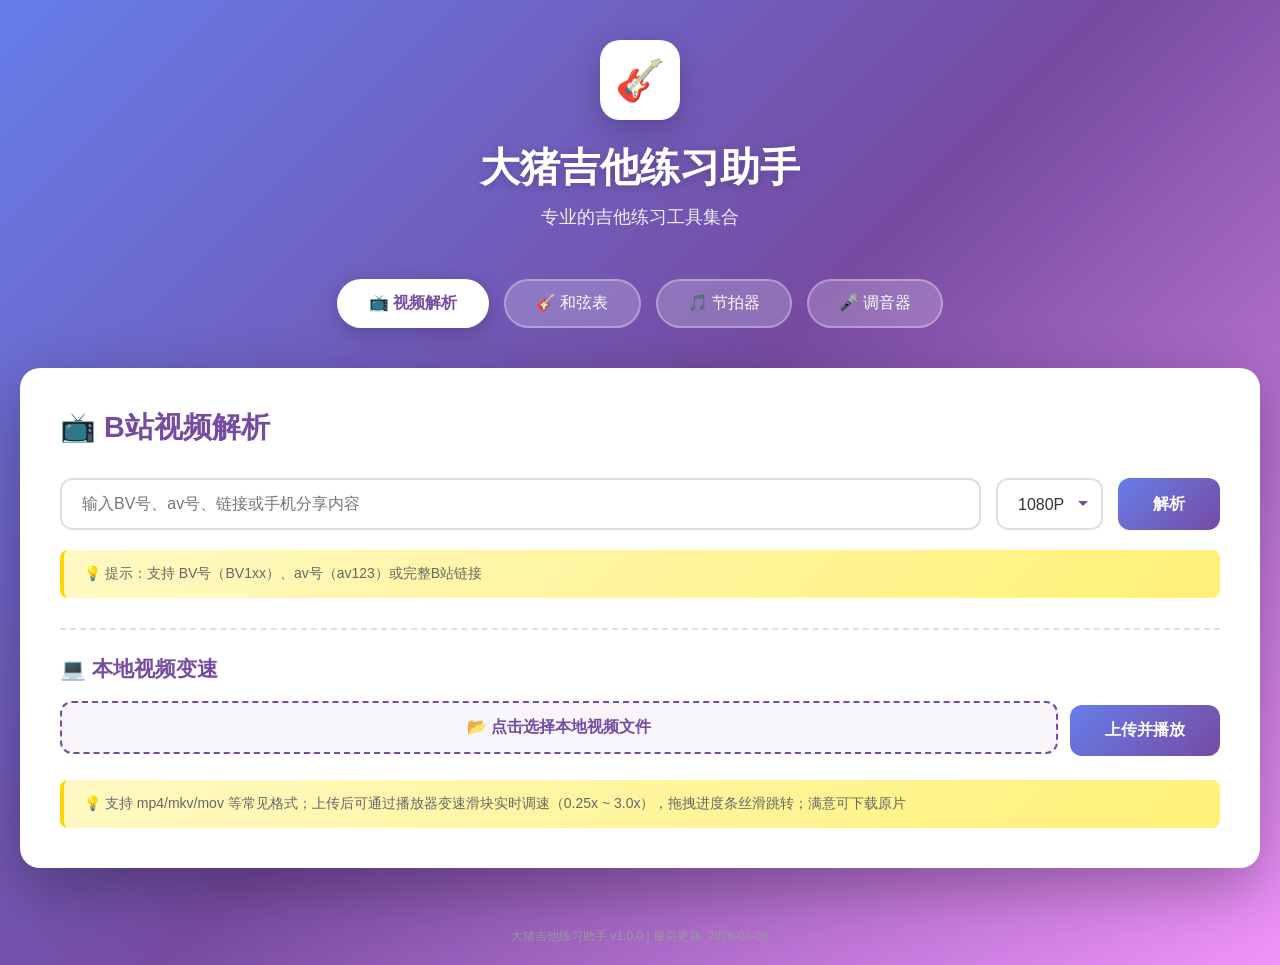
==== commit 24d58516: "feat: 页面底部添加版本号显示 v1.0.0" ====
--- a/src/main/resources/templates/index.html
+++ b/src/main/resources/templates/index.html
@@ -961,6 +961,10 @@
         </div>
     </div>
 
+    <div style="text-align:center;padding:20px;color:#999;font-size:12px;">
+        大猪吉他练习助手 v1.0.0 | 最后更新: 2026-04-28
+    </div>
+
     <script th:inline="none">
         // ================= 本地视频变速 =================
         function onLocalFileChange() {
@@ -1119,7 +1123,7 @@
                             <div class="video-title">${title}</div>
                             <div class="video-info">时长: ${formatDuration(duration)}</div>
                             <div class="video-actions">
-                                <button class="video-btn" onclick="playVideo('/api/bilibili/play?bvid=${bvid}&cid=${cid}&qn=${quality}', '${escapeHtml(title)}')">▶️ 播放</button>
+                                <button class="video-btn" onclick="playVideo('${bvid}', '${cid}', '${quality}', '${escapeHtml(title)}')">▶️ 播放</button>
                                 <button class="video-btn" onclick="downloadVideo('/api/bilibili/download?bvid=${bvid}&cid=${cid}&qn=${quality}&filename=${encodeURIComponent(title)}')">💾 下载</button>
                             </div>
                         </div>
@@ -1143,17 +1147,18 @@
             return div.innerHTML.replace(/'/g, "\\'").replace(/"/g, '\\"');
         }
 
-        function playVideo(url, title) {
+        function playVideo(bvid, cid, qn, title) {
             const existing = document.querySelector('.video-player-container');
             if (existing) existing.remove();
+            const playUrl = `/api/bilibili/play?bvid=${bvid}&cid=${cid}&qn=${qn}`;
             document.getElementById('biliResults').insertAdjacentHTML('beforeend', `
                 <div class="video-player-container" style="padding:15px;">
                     <div style="background:#000;border-radius:12px;overflow:hidden;margin-bottom:15px;position:relative;width:100%;">
                         <video controls autoplay style="width:100%;display:block;max-width:100%;" id="biliVideo">
-                            <source src="${url}" type="video/mp4">
+                            <source src="${playUrl}" type="video/mp4">
                         </video>
                     </div>
-                    <div style="background:linear-gradient(135deg,#667eea,#764ba2);border-radius:12px;padding:15px 20px;color:white;margin-top:10px;">
+                    <div style="background:linear-gradient(135deg,#667eea,#764ba2);border-radius:12px;padding:15px 20px;color:white;">
                         <p style="margin:0 0 10px 0;font-weight:bold;font-size:16px;">🎬 ${title}</p>
                         <div style="display:flex;align-items:center;gap:10px;">
                             <span style="font-size:13px;white-space:nowrap;">速度:</span>
